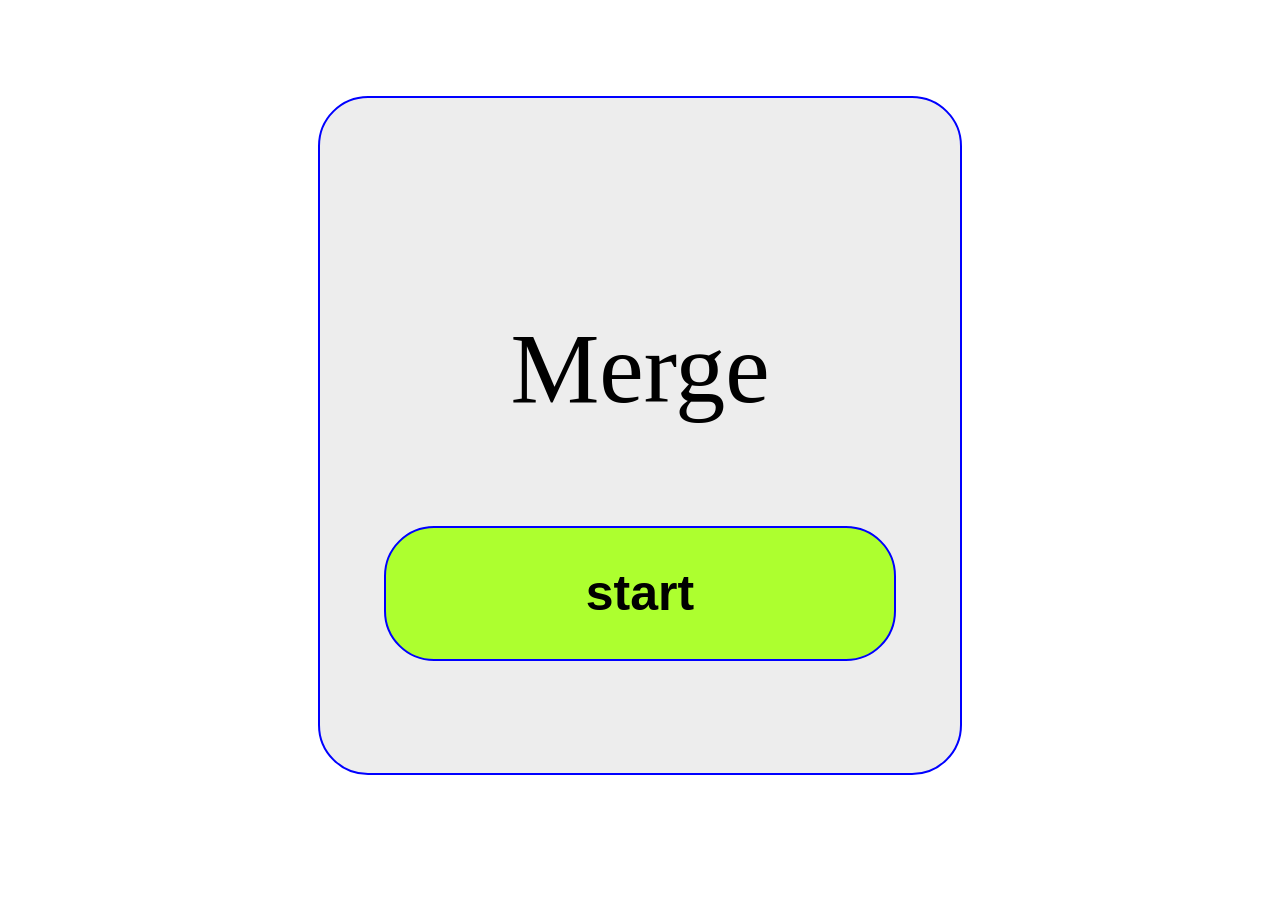
==== index.html @ c8792a66 "First Commit" ====
<!DOCTYPE html>
<html lang="ko">
<head>
  <meta charset="UTF-8">
  <meta name="viewport" content="width=device-width, initial-scale=1.0">
  <title>merge</title>
  <style>
    #start {
      border: 2px solid blue;
      transition: 0.5s;
      margin-top: 7%;
      height: 75vh;
      width: 50vw;
      border-radius: 50px;
      background-color: rgb(237, 237, 237);
      display: flex;
      justify-content: center;
      align-items: center;
      flex-direction: column;
    }
    #start:hover {
      transform: scale(1.1);
      background-color: rgb(243, 243, 243);
    }

    #start-btn {
      border: 2px solid blue;
      transition: 0.5s;
      height: 20%;
      width: 80%;
      border-radius: 50px;
      background-color: greenyellow;
      font-size: 50px;
      font-weight: bold;
    }
    #start-btn:hover {
      transform: scale(1.1);
      background-color: aquamarine;
    }
  </style>
</head>
<body style="display: flex; justify-content: center;">
  <div id="start">
    <p style="font-size: 100px; text-align: center;">Merge</p>
    <button id="start-btn" onclick="window.location.href = 'main.html'">start</button>
  </div>
</body>
</html>
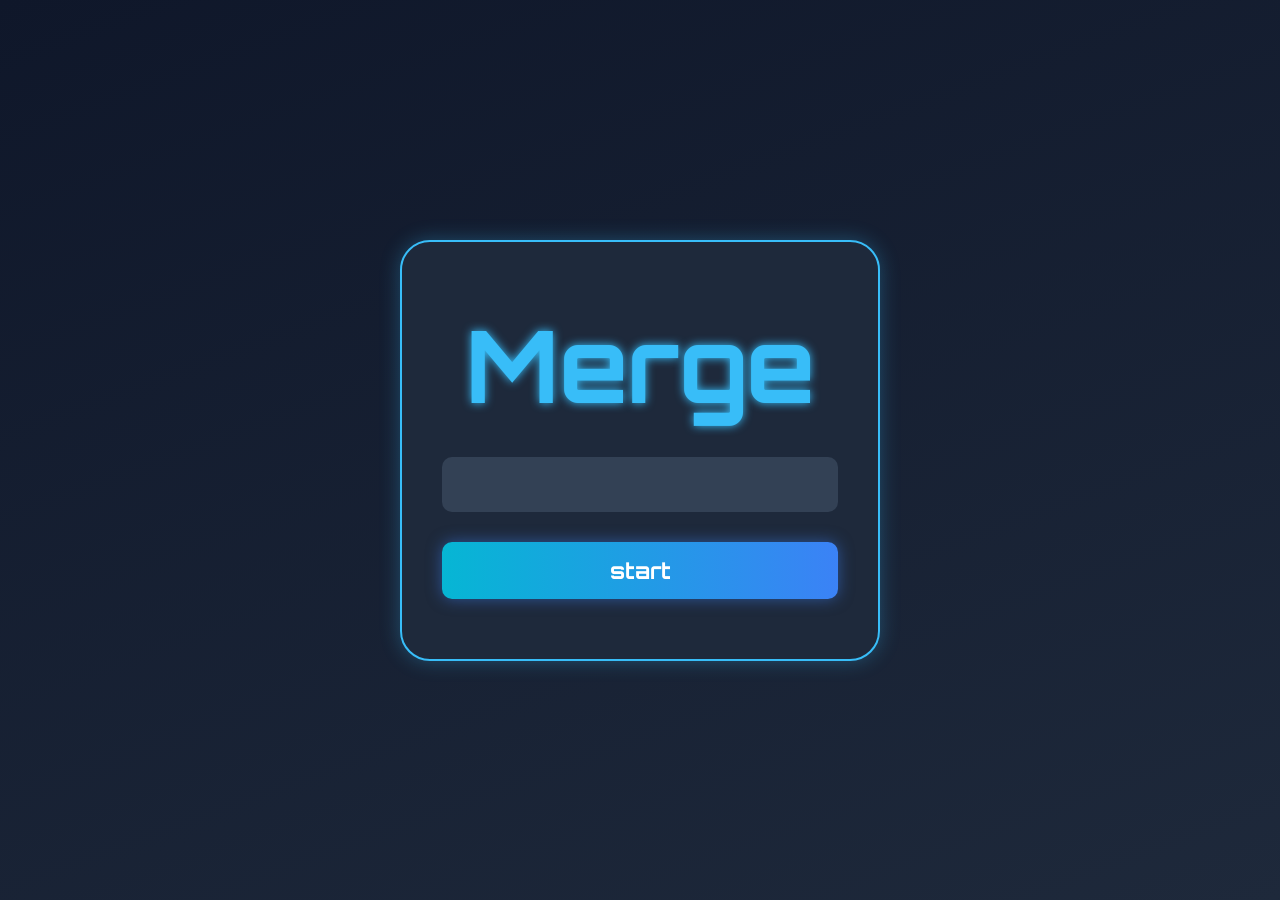
==== commit fd3bb66d: "design & balanced" ====
--- a/index.html
+++ b/index.html
@@ -5,44 +5,101 @@
   <meta name="viewport" content="width=device-width, initial-scale=1.0">
   <title>merge</title>
   <style>
-    #start {
-      border: 2px solid blue;
-      transition: 0.5s;
-      margin-top: 7%;
-      height: 75vh;
-      width: 50vw;
-      border-radius: 50px;
-      background-color: rgb(237, 237, 237);
+    @import url('https://fonts.googleapis.com/css2?family=Orbitron:wght@500;700&display=swap');
+
+    * {
+      margin: 0;
+      padding: 0;
+      box-sizing: border-box;
+      font-family: 'Orbitron', sans-serif;
+    }
+
+    body {
+      background: linear-gradient(160deg, #0f172a, #1e293b);
+      color: #f8fafc;
+      height: 100vh;
       display: flex;
       justify-content: center;
       align-items: center;
-      flex-direction: column;
     }
+
+    #start {
+      background: #1e293b;
+      border: 2px solid #38bdf8;
+      border-radius: 30px;
+      box-shadow: 0 0 20px rgba(56, 189, 248, 0.3);
+      padding: 60px 40px;
+      width: 90%;
+      max-width: 480px;
+      text-align: center;
+      transition: 0.3s;
+    }
+
     #start:hover {
-      transform: scale(1.1);
-      background-color: rgb(243, 243, 243);
+      transform: scale(1.02);
+      box-shadow: 0 0 30px rgba(56, 189, 248, 0.5);
+    }
+
+    #start p {
+      font-size: 48px;
+      font-weight: 700;
+      color: #38bdf8;
+      margin-bottom: 30px;
+      text-shadow: 0 0 10px #38bdf8;
+    }
+
+    #name {
+      width: 100%;
+      padding: 15px;
+      font-size: 20px;
+      border: none;
+      border-radius: 10px;
+      background-color: #334155;
+      color: #f1f5f9;
+      margin-bottom: 30px;
+      text-align: center;
+      transition: 0.3s;
+    }
+
+    #name:focus {
+      outline: 2px solid #38bdf8;
+      background-color: #475569;
     }
 
     #start-btn {
-      border: 2px solid blue;
-      transition: 0.5s;
-      height: 20%;
-      width: 80%;
-      border-radius: 50px;
-      background-color: greenyellow;
-      font-size: 50px;
+      width: 100%;
+      padding: 15px;
+      font-size: 22px;
       font-weight: bold;
+      border: none;
+      border-radius: 10px;
+      background: linear-gradient(to right, #06b6d4, #3b82f6);
+      color: white;
+      cursor: pointer;
+      transition: 0.3s;
+      box-shadow: 0 0 15px rgba(59, 130, 246, 0.5);
     }
+
     #start-btn:hover {
-      transform: scale(1.1);
-      background-color: aquamarine;
+      transform: scale(1.05);
+      box-shadow: 0 0 25px rgba(59, 130, 246, 0.7);
     }
   </style>
 </head>
 <body style="display: flex; justify-content: center;">
   <div id="start">
     <p style="font-size: 100px; text-align: center;">Merge</p>
-    <button id="start-btn" onclick="window.location.href = 'main.html'">start</button>
+    <input id="name">
+    <button id="start-btn" onclick="login()">start</button>
   </div>
+  <script>
+    function login() {
+      const name = document.getElementById("name").value;
+      if (name!="") {
+        localStorage.setItem('name', name);
+        window.location.href = 'main.html';
+      }
+    }
+  </script>
 </body>
 </html>
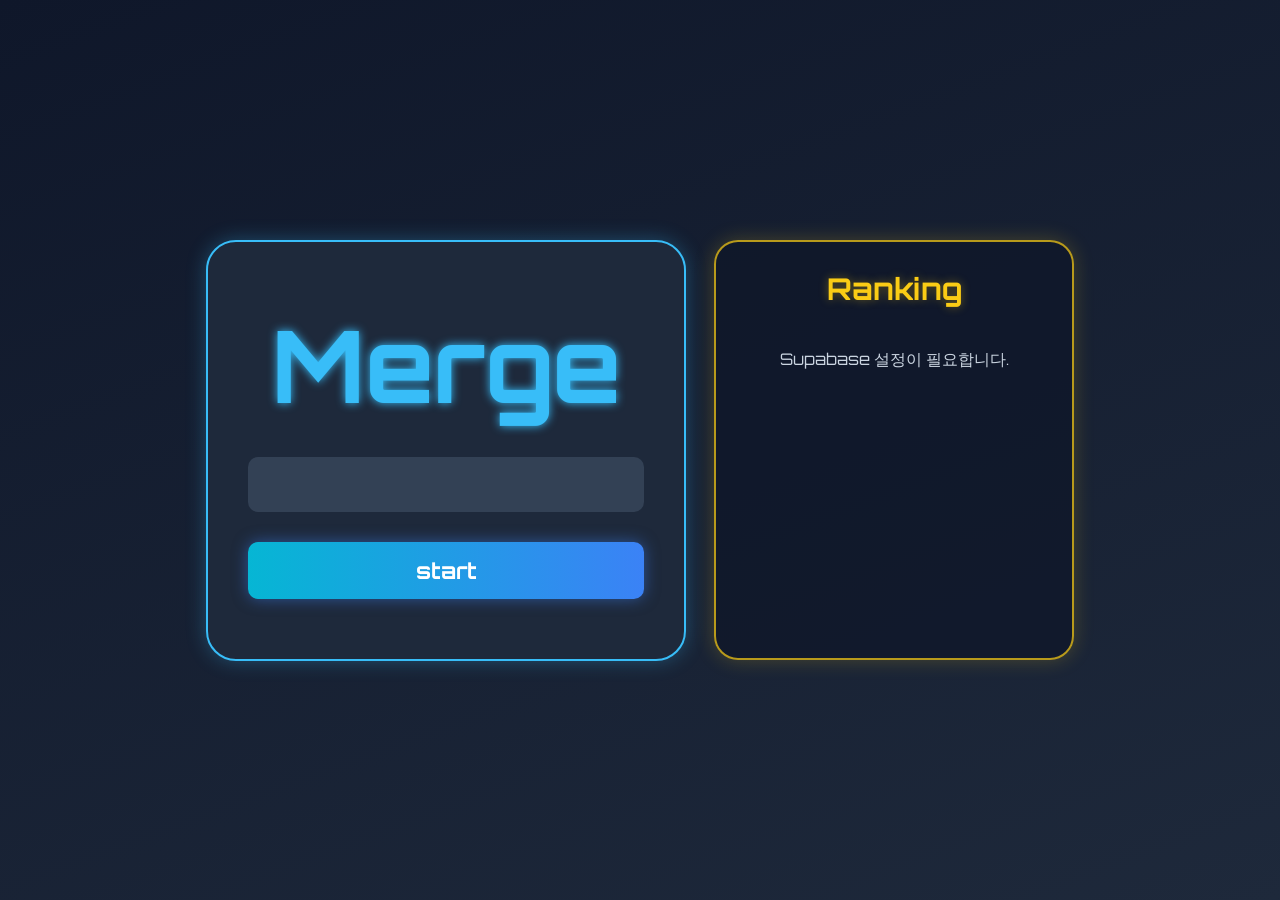
==== commit 249439fd: "feat: ranking" ====
--- a/index.html
+++ b/index.html
@@ -21,6 +21,8 @@
       display: flex;
       justify-content: center;
       align-items: center;
+      gap: 28px;
+      padding: 24px;
     }
 
     #start {
@@ -84,15 +86,134 @@
       transform: scale(1.05);
       box-shadow: 0 0 25px rgba(59, 130, 246, 0.7);
     }
+
+    #ranking {
+      width: 90%;
+      max-width: 360px;
+      min-height: 420px;
+      padding: 28px;
+      border: 2px solid rgba(250, 204, 21, 0.72);
+      border-radius: 24px;
+      background: rgba(15, 23, 42, 0.76);
+      box-shadow: 0 0 20px rgba(250, 204, 21, 0.22);
+    }
+
+    #ranking h2 {
+      margin-bottom: 20px;
+      color: #facc15;
+      font-size: 30px;
+      text-align: center;
+      text-shadow: 0 0 10px rgba(250, 204, 21, 0.38);
+    }
+
+    #ranking-list {
+      display: grid;
+      gap: 10px;
+      list-style: none;
+    }
+
+    .ranking-row {
+      display: grid;
+      grid-template-columns: 36px minmax(0, 1fr) auto;
+      gap: 10px;
+      align-items: center;
+      padding: 10px 12px;
+      border: 1px solid rgba(255, 255, 255, 0.12);
+      border-radius: 10px;
+      background-color: rgba(51, 65, 85, 0.58);
+      font-size: 14px;
+      font-weight: 700;
+    }
+
+    .ranking-name {
+      overflow: hidden;
+      text-overflow: ellipsis;
+      white-space: nowrap;
+    }
+
+    .ranking-time {
+      color: #67e8f9;
+    }
+
+    .ranking-message {
+      padding: 20px 8px;
+      color: #cbd5e1;
+      text-align: center;
+      line-height: 1.5;
+    }
+
+    @media (max-width: 920px) {
+      body {
+        height: auto;
+        min-height: 100vh;
+        flex-direction: column;
+      }
+    }
   </style>
 </head>
-<body style="display: flex; justify-content: center;">
+<body>
   <div id="start">
     <p style="font-size: 100px; text-align: center;">Merge</p>
     <input id="name">
     <button id="start-btn" onclick="login()">start</button>
   </div>
+  <aside id="ranking">
+    <h2>Ranking</h2>
+    <ol id="ranking-list">
+      <li class="ranking-message">랭킹 불러오는 중...</li>
+    </ol>
+  </aside>
+  <script src="supabase-config.js"></script>
   <script>
+    function getSupabaseConfig() {
+      return window.SUPABASE_CONFIG || {};
+    }
+
+    function isSupabaseConfigured() {
+      const config = getSupabaseConfig();
+      return Boolean(config.url && (config.publicKey || config.anonKey) && config.rankingsTable);
+    }
+
+    function renderRanking(rows) {
+      const list = document.getElementById('ranking-list');
+      if (!rows.length) {
+        list.innerHTML = '<li class="ranking-message">아직 기록이 없습니다.</li>';
+        return;
+      }
+
+      list.innerHTML = rows.map((row, index) => `
+        <li class="ranking-row">
+          <span>#${index + 1}</span>
+          <span class="ranking-name">${row.name || 'Guest'}</span>
+          <span class="ranking-time">${row.survival_time || 0}초</span>
+        </li>
+      `).join('');
+    }
+
+    async function loadRanking() {
+      const list = document.getElementById('ranking-list');
+      if (!isSupabaseConfigured()) {
+        list.innerHTML = '<li class="ranking-message">Supabase 설정이 필요합니다.</li>';
+        return;
+      }
+
+      const config = getSupabaseConfig();
+      const supabaseKey = config.publicKey || config.anonKey;
+      try {
+        const response = await fetch(`${config.url}/rest/v1/${config.rankingsTable}?select=name,survival_time,created_at&order=survival_time.desc&limit=10`, {
+          headers: {
+            apikey: supabaseKey,
+            Authorization: `Bearer ${supabaseKey}`
+          }
+        });
+        if (!response.ok) throw new Error(`Ranking request failed: ${response.status}`);
+        renderRanking(await response.json());
+      } catch (error) {
+        console.error(error);
+        list.innerHTML = '<li class="ranking-message">랭킹을 불러오지 못했습니다.</li>';
+      }
+    }
+
     function login() {
       const name = document.getElementById("name").value;
       if (name!="") {
@@ -100,6 +221,8 @@
         window.location.href = 'main.html';
       }
     }
+
+    loadRanking();
   </script>
 </body>
-</html>+</html>
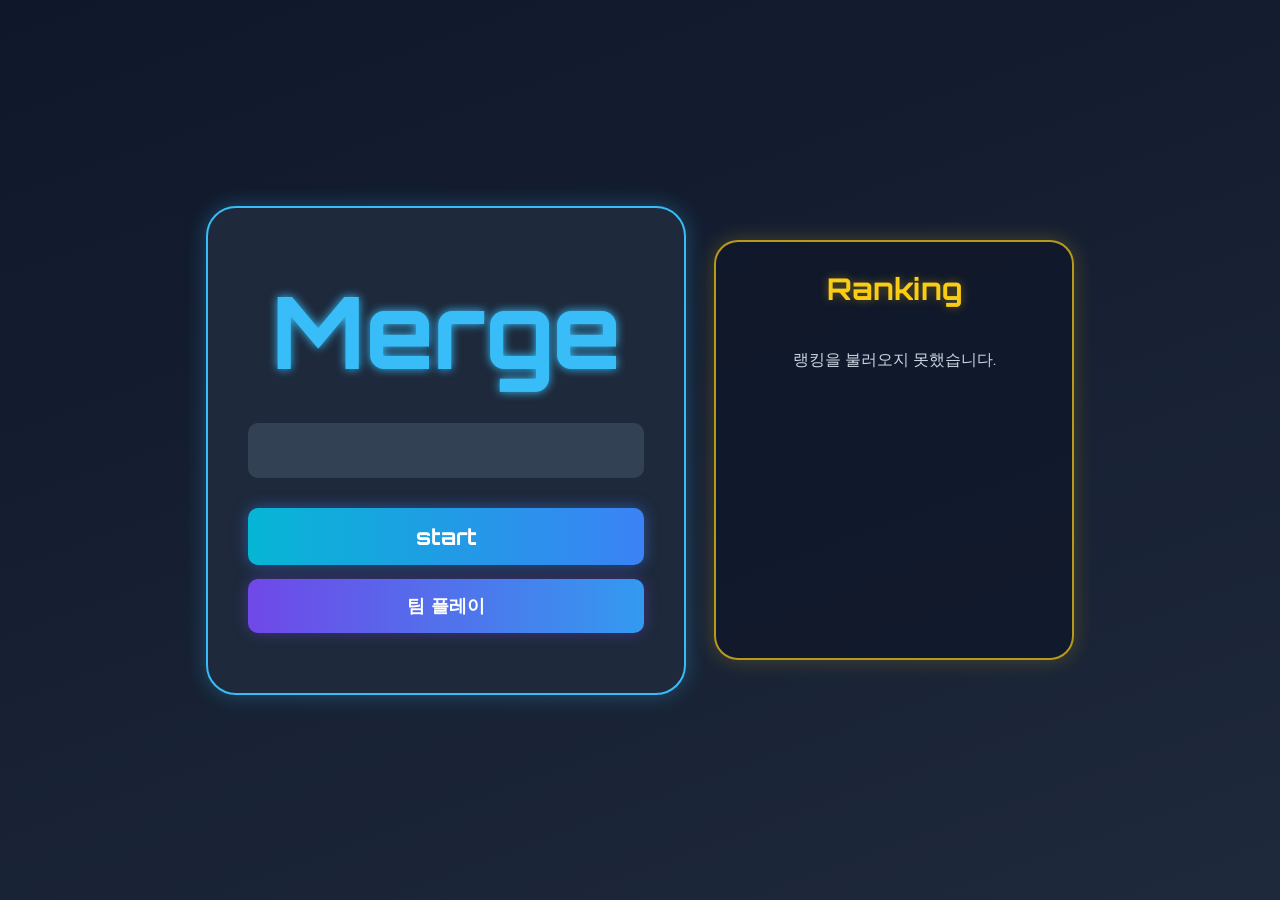
==== commit 423e801e: "feat: new version" ====
--- a/index.html
+++ b/index.html
@@ -87,6 +87,26 @@
       box-shadow: 0 0 25px rgba(59, 130, 246, 0.7);
     }
 
+    #team-btn {
+      width: 100%;
+      margin-top: 14px;
+      padding: 15px;
+      font-size: 18px;
+      font-weight: bold;
+      border: none;
+      border-radius: 10px;
+      background: linear-gradient(to right, #7048e8, #339af0);
+      color: white;
+      cursor: pointer;
+      transition: 0.3s;
+      box-shadow: 0 0 15px rgba(112, 72, 232, 0.4);
+    }
+
+    #team-btn:hover {
+      transform: scale(1.05);
+      box-shadow: 0 0 25px rgba(112, 72, 232, 0.6);
+    }
+
     #ranking {
       width: 90%;
       max-width: 360px;
@@ -156,6 +176,7 @@
     <p style="font-size: 100px; text-align: center;">Merge</p>
     <input id="name">
     <button id="start-btn" onclick="login()">start</button>
+    <button id="team-btn" onclick="goToTeamPlay()">팀 플레이</button>
   </div>
   <aside id="ranking">
     <h2>Ranking</h2>
@@ -222,6 +243,16 @@
       }
     }
 
+    function goToTeamPlay() {
+      const name = document.getElementById("name").value;
+      if (name!="") localStorage.setItem('name', name);
+      if (!localStorage.getItem('name')) {
+        alert('닉네임을 입력해주세요.');
+        return;
+      }
+      window.location.href = 'room.html';
+    }
+
     loadRanking();
   </script>
 </body>
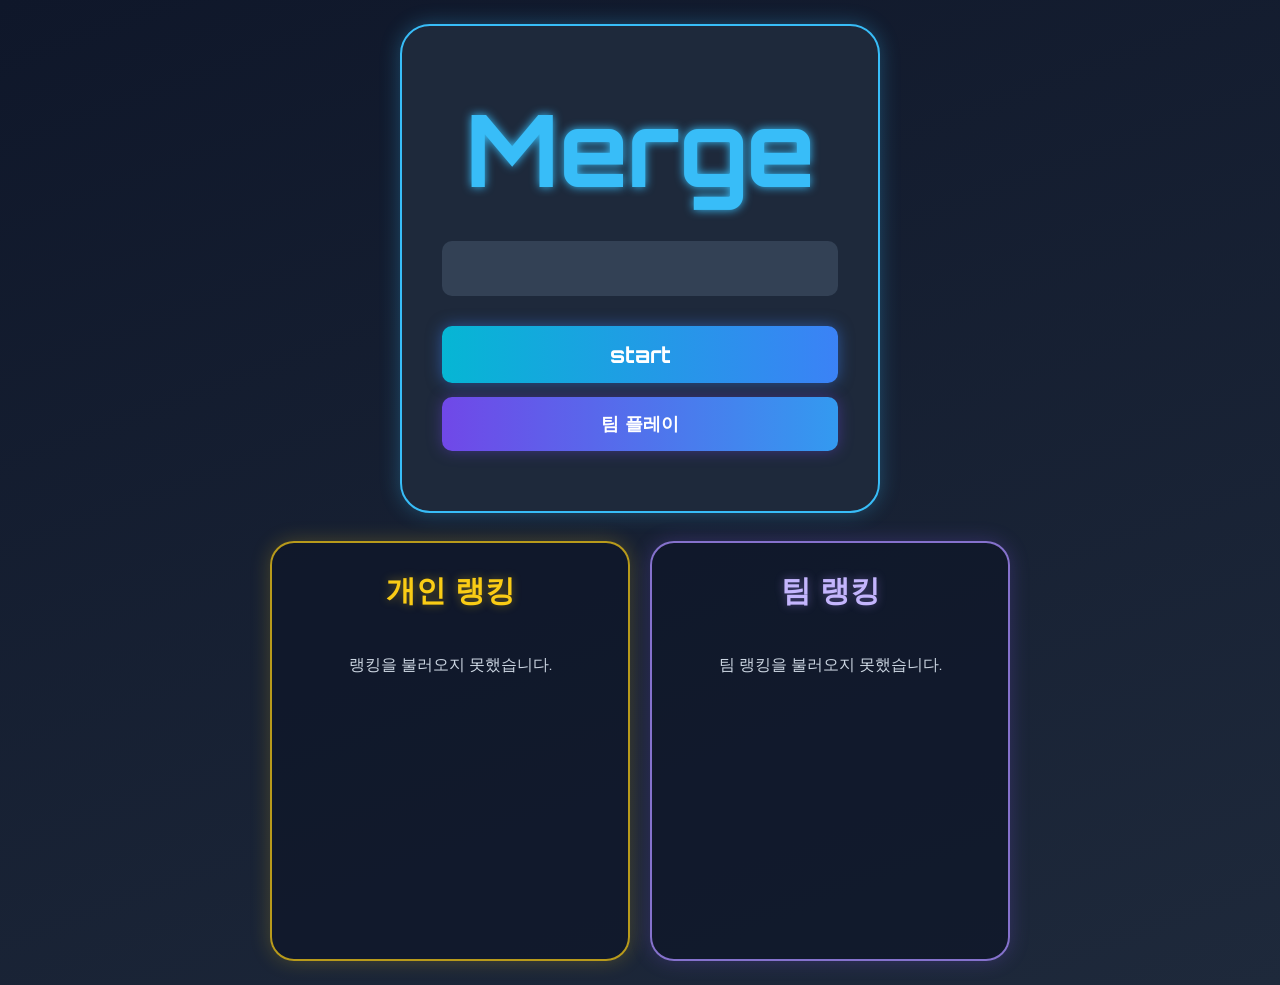
==== commit 34922593: "feat: team ranking" ====
--- a/index.html
+++ b/index.html
@@ -4,256 +4,32 @@
   <meta charset="UTF-8">
   <meta name="viewport" content="width=device-width, initial-scale=1.0">
   <title>merge</title>
-  <style>
-    @import url('https://fonts.googleapis.com/css2?family=Orbitron:wght@500;700&display=swap');
-
-    * {
-      margin: 0;
-      padding: 0;
-      box-sizing: border-box;
-      font-family: 'Orbitron', sans-serif;
-    }
-
-    body {
-      background: linear-gradient(160deg, #0f172a, #1e293b);
-      color: #f8fafc;
-      height: 100vh;
-      display: flex;
-      justify-content: center;
-      align-items: center;
-      gap: 28px;
-      padding: 24px;
-    }
-
-    #start {
-      background: #1e293b;
-      border: 2px solid #38bdf8;
-      border-radius: 30px;
-      box-shadow: 0 0 20px rgba(56, 189, 248, 0.3);
-      padding: 60px 40px;
-      width: 90%;
-      max-width: 480px;
-      text-align: center;
-      transition: 0.3s;
-    }
-
-    #start:hover {
-      transform: scale(1.02);
-      box-shadow: 0 0 30px rgba(56, 189, 248, 0.5);
-    }
-
-    #start p {
-      font-size: 48px;
-      font-weight: 700;
-      color: #38bdf8;
-      margin-bottom: 30px;
-      text-shadow: 0 0 10px #38bdf8;
-    }
-
-    #name {
-      width: 100%;
-      padding: 15px;
-      font-size: 20px;
-      border: none;
-      border-radius: 10px;
-      background-color: #334155;
-      color: #f1f5f9;
-      margin-bottom: 30px;
-      text-align: center;
-      transition: 0.3s;
-    }
-
-    #name:focus {
-      outline: 2px solid #38bdf8;
-      background-color: #475569;
-    }
-
-    #start-btn {
-      width: 100%;
-      padding: 15px;
-      font-size: 22px;
-      font-weight: bold;
-      border: none;
-      border-radius: 10px;
-      background: linear-gradient(to right, #06b6d4, #3b82f6);
-      color: white;
-      cursor: pointer;
-      transition: 0.3s;
-      box-shadow: 0 0 15px rgba(59, 130, 246, 0.5);
-    }
-
-    #start-btn:hover {
-      transform: scale(1.05);
-      box-shadow: 0 0 25px rgba(59, 130, 246, 0.7);
-    }
-
-    #team-btn {
-      width: 100%;
-      margin-top: 14px;
-      padding: 15px;
-      font-size: 18px;
-      font-weight: bold;
-      border: none;
-      border-radius: 10px;
-      background: linear-gradient(to right, #7048e8, #339af0);
-      color: white;
-      cursor: pointer;
-      transition: 0.3s;
-      box-shadow: 0 0 15px rgba(112, 72, 232, 0.4);
-    }
-
-    #team-btn:hover {
-      transform: scale(1.05);
-      box-shadow: 0 0 25px rgba(112, 72, 232, 0.6);
-    }
-
-    #ranking {
-      width: 90%;
-      max-width: 360px;
-      min-height: 420px;
-      padding: 28px;
-      border: 2px solid rgba(250, 204, 21, 0.72);
-      border-radius: 24px;
-      background: rgba(15, 23, 42, 0.76);
-      box-shadow: 0 0 20px rgba(250, 204, 21, 0.22);
-    }
-
-    #ranking h2 {
-      margin-bottom: 20px;
-      color: #facc15;
-      font-size: 30px;
-      text-align: center;
-      text-shadow: 0 0 10px rgba(250, 204, 21, 0.38);
-    }
-
-    #ranking-list {
-      display: grid;
-      gap: 10px;
-      list-style: none;
-    }
-
-    .ranking-row {
-      display: grid;
-      grid-template-columns: 36px minmax(0, 1fr) auto;
-      gap: 10px;
-      align-items: center;
-      padding: 10px 12px;
-      border: 1px solid rgba(255, 255, 255, 0.12);
-      border-radius: 10px;
-      background-color: rgba(51, 65, 85, 0.58);
-      font-size: 14px;
-      font-weight: 700;
-    }
-
-    .ranking-name {
-      overflow: hidden;
-      text-overflow: ellipsis;
-      white-space: nowrap;
-    }
-
-    .ranking-time {
-      color: #67e8f9;
-    }
-
-    .ranking-message {
-      padding: 20px 8px;
-      color: #cbd5e1;
-      text-align: center;
-      line-height: 1.5;
-    }
-
-    @media (max-width: 920px) {
-      body {
-        height: auto;
-        min-height: 100vh;
-        flex-direction: column;
-      }
-    }
-  </style>
+  <link rel="stylesheet" href="index.css">
 </head>
 <body>
   <div id="start">
-    <p style="font-size: 100px; text-align: center;">Merge</p>
-    <input id="name">
-    <button id="start-btn" onclick="login()">start</button>
-    <button id="team-btn" onclick="goToTeamPlay()">팀 플레이</button>
+    <p class="title">Merge</p>
+    <input id="name" maxlength="24">
+    <button id="start-btn" type="button">start</button>
+    <button id="team-btn" type="button">팀 플레이</button>
   </div>
-  <aside id="ranking">
-    <h2>Ranking</h2>
-    <ol id="ranking-list">
-      <li class="ranking-message">랭킹 불러오는 중...</li>
-    </ol>
-  </aside>
-  <script src="supabase-config.js"></script>
-  <script>
-    function getSupabaseConfig() {
-      return window.SUPABASE_CONFIG || {};
-    }
-
-    function isSupabaseConfigured() {
-      const config = getSupabaseConfig();
-      return Boolean(config.url && (config.publicKey || config.anonKey) && config.rankingsTable);
-    }
-
-    function renderRanking(rows) {
-      const list = document.getElementById('ranking-list');
-      if (!rows.length) {
-        list.innerHTML = '<li class="ranking-message">아직 기록이 없습니다.</li>';
-        return;
-      }
-
-      list.innerHTML = rows.map((row, index) => `
-        <li class="ranking-row">
-          <span>#${index + 1}</span>
-          <span class="ranking-name">${row.name || 'Guest'}</span>
-          <span class="ranking-time">${row.survival_time || 0}초</span>
-        </li>
-      `).join('');
-    }
-
-    async function loadRanking() {
-      const list = document.getElementById('ranking-list');
-      if (!isSupabaseConfigured()) {
-        list.innerHTML = '<li class="ranking-message">Supabase 설정이 필요합니다.</li>';
-        return;
-      }
-
-      const config = getSupabaseConfig();
-      const supabaseKey = config.publicKey || config.anonKey;
-      try {
-        const response = await fetch(`${config.url}/rest/v1/${config.rankingsTable}?select=name,survival_time,created_at&order=survival_time.desc&limit=10`, {
-          headers: {
-            apikey: supabaseKey,
-            Authorization: `Bearer ${supabaseKey}`
-          }
-        });
-        if (!response.ok) throw new Error(`Ranking request failed: ${response.status}`);
-        renderRanking(await response.json());
-      } catch (error) {
-        console.error(error);
-        list.innerHTML = '<li class="ranking-message">랭킹을 불러오지 못했습니다.</li>';
-      }
-    }
-
-    function login() {
-      const name = document.getElementById("name").value;
-      if (name!="") {
-        localStorage.setItem('name', name);
-        window.location.href = 'main.html';
-      }
-    }
-
-    function goToTeamPlay() {
-      const name = document.getElementById("name").value;
-      if (name!="") localStorage.setItem('name', name);
-      if (!localStorage.getItem('name')) {
-        alert('닉네임을 입력해주세요.');
-        return;
-      }
-      window.location.href = 'room.html';
-    }
-
-    loadRanking();
-  </script>
+  <section id="rankings" aria-label="랭킹">
+    <aside class="ranking-panel">
+      <h2>개인 랭킹</h2>
+      <ol id="ranking-list">
+        <li class="ranking-message">랭킹 불러오는 중...</li>
+      </ol>
+    </aside>
+    <aside class="ranking-panel team-ranking-panel">
+      <h2>팀 랭킹</h2>
+      <ol id="team-ranking-list">
+        <li class="ranking-message">랭킹 불러오는 중...</li>
+      </ol>
+    </aside>
+  </section>
+  <script src="js/audio.js"></script>
+  <script src="js/supabase-config.js"></script>
+  <script src="js/format.js"></script>
+  <script src="js/index.js"></script>
 </body>
 </html>
--- a/index.css
+++ b/index.css
@@ -0,0 +1,209 @@
+@import url('https://fonts.googleapis.com/css2?family=Orbitron:wght@500;700&display=swap');
+
+* {
+  margin: 0;
+  padding: 0;
+  box-sizing: border-box;
+  font-family: 'Orbitron', sans-serif;
+}
+
+body {
+  background: linear-gradient(160deg, #0f172a, #1e293b);
+  color: #f8fafc;
+  height: 100vh;
+  display: flex;
+  justify-content: center;
+  align-items: center;
+  gap: 28px;
+  padding: 24px;
+}
+
+#start {
+  background: #1e293b;
+  border: 2px solid #38bdf8;
+  border-radius: 30px;
+  box-shadow: 0 0 20px rgba(56, 189, 248, 0.3);
+  padding: 60px 40px;
+  width: 90%;
+  max-width: 480px;
+  text-align: center;
+  transition: 0.3s;
+}
+
+#start:hover {
+  transform: scale(1.02);
+  box-shadow: 0 0 30px rgba(56, 189, 248, 0.5);
+}
+
+#start p {
+  font-size: 48px;
+  font-weight: 700;
+  color: #38bdf8;
+  margin-bottom: 30px;
+  text-shadow: 0 0 10px #38bdf8;
+}
+
+#start p.title {
+  font-size: 100px;
+  text-align: center;
+}
+
+#name {
+  width: 100%;
+  padding: 15px;
+  font-size: 20px;
+  border: none;
+  border-radius: 10px;
+  background-color: #334155;
+  color: #f1f5f9;
+  margin-bottom: 30px;
+  text-align: center;
+  transition: 0.3s;
+}
+
+#name:focus {
+  outline: 2px solid #38bdf8;
+  background-color: #475569;
+}
+
+#start-btn {
+  width: 100%;
+  padding: 15px;
+  font-size: 22px;
+  font-weight: bold;
+  border: none;
+  border-radius: 10px;
+  background: linear-gradient(to right, #06b6d4, #3b82f6);
+  color: white;
+  cursor: pointer;
+  transition: 0.3s;
+  box-shadow: 0 0 15px rgba(59, 130, 246, 0.5);
+}
+
+#start-btn:hover {
+  transform: scale(1.05);
+  box-shadow: 0 0 25px rgba(59, 130, 246, 0.7);
+}
+
+#team-btn {
+  width: 100%;
+  margin-top: 14px;
+  padding: 15px;
+  font-size: 18px;
+  font-weight: bold;
+  border: none;
+  border-radius: 10px;
+  background: linear-gradient(to right, #7048e8, #339af0);
+  color: white;
+  cursor: pointer;
+  transition: 0.3s;
+  box-shadow: 0 0 15px rgba(112, 72, 232, 0.4);
+}
+
+#team-btn:hover {
+  transform: scale(1.05);
+  box-shadow: 0 0 25px rgba(112, 72, 232, 0.6);
+}
+
+.ranking-panel {
+  width: 360px;
+  min-height: 420px;
+  padding: 28px;
+  border: 2px solid rgba(250, 204, 21, 0.72);
+  border-radius: 24px;
+  background: rgba(15, 23, 42, 0.76);
+  box-shadow: 0 0 20px rgba(250, 204, 21, 0.22);
+}
+
+.ranking-panel h2 {
+  margin-bottom: 20px;
+  color: #facc15;
+  font-size: 30px;
+  text-align: center;
+  text-shadow: 0 0 10px rgba(250, 204, 21, 0.38);
+}
+
+#rankings {
+  display: flex;
+  gap: 20px;
+  align-items: stretch;
+}
+
+#ranking-list,
+#team-ranking-list {
+  display: grid;
+  gap: 10px;
+  list-style: none;
+}
+
+.ranking-row {
+  display: grid;
+  grid-template-columns: 36px minmax(0, 1fr) auto;
+  gap: 10px;
+  align-items: center;
+  padding: 10px 12px;
+  border: 1px solid rgba(255, 255, 255, 0.12);
+  border-radius: 10px;
+  background-color: rgba(51, 65, 85, 0.58);
+  font-size: 14px;
+  font-weight: 700;
+}
+
+.ranking-name {
+  overflow: hidden;
+  text-overflow: ellipsis;
+  white-space: nowrap;
+}
+
+.team-ranking-panel {
+  border-color: rgba(167, 139, 250, 0.78);
+  box-shadow: 0 0 20px rgba(139, 92, 246, 0.24);
+}
+
+.team-ranking-panel h2 {
+  color: #c4b5fd;
+  text-shadow: 0 0 10px rgba(167, 139, 250, 0.42);
+}
+
+.team-ranking-names {
+  overflow: hidden;
+  color: #e9d5ff;
+  font-size: 12px;
+  line-height: 1.35;
+}
+
+.ranking-time {
+  color: #67e8f9;
+}
+
+.ranking-message {
+  padding: 20px 8px;
+  color: #cbd5e1;
+  text-align: center;
+  line-height: 1.5;
+}
+
+@media (max-width: 1320px) {
+  body {
+    height: auto;
+    min-height: 100vh;
+    flex-direction: column;
+  }
+
+  #rankings {
+    width: 100%;
+    justify-content: center;
+  }
+}
+
+@media (max-width: 780px) {
+  #rankings {
+    flex-direction: column;
+    align-items: center;
+  }
+
+  .ranking-panel {
+    width: 90%;
+    max-width: 360px;
+  }
+}
